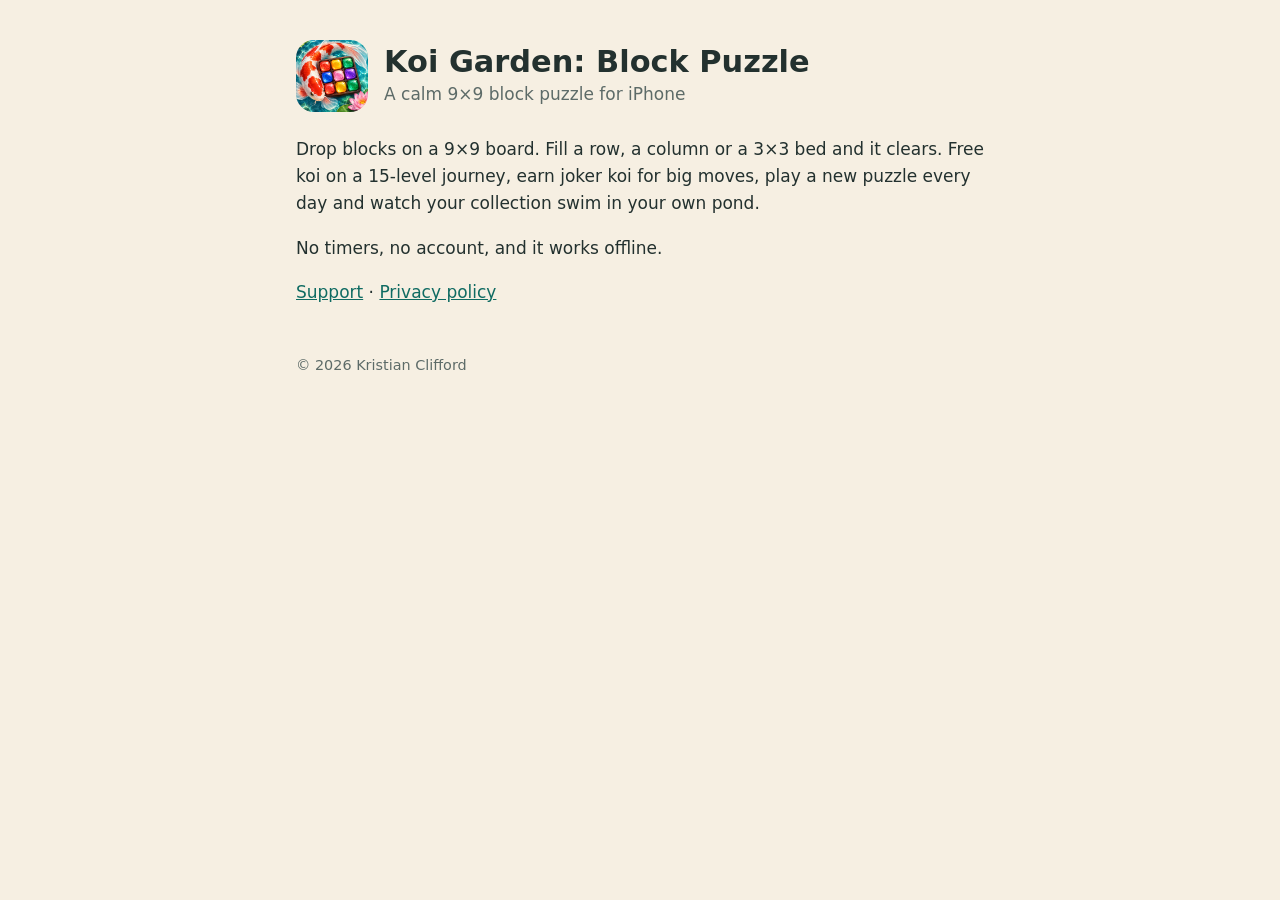
==== koi-garden/index.html @ 5865469a "Add Koi Garden pages: about, support, privacy policy and app-ads.txt Co-Authored-By: Claude Opus 5.5" ====
<!doctype html>
<html lang="en">
<head>
<meta charset="utf-8">
<meta name="viewport" content="width=device-width, initial-scale=1">
<title>Koi Garden: Block Puzzle</title>
<meta name="description" content="A calm 9×9 block puzzle for iPhone. Fill rows, columns and 3×3 beds, free koi and collect them in your own pond.">
<link rel="stylesheet" href="../style.css">
</head>
<body>
<main>
  <header>
    <img src="icon.png" alt="">
    <div>
      <h1>Koi Garden: Block Puzzle</h1>
      <p class="muted" style="margin:0">A calm 9×9 block puzzle for iPhone</p>
    </div>
  </header>
  <p>Drop blocks on a 9×9 board. Fill a row, a column or a 3×3 bed and it clears. Free koi on a 15-level journey, earn joker koi for big moves, play a new puzzle every day and watch your collection swim in your own pond.</p>
  <p>No timers, no account, and it works offline.</p>
  <p><a href="support.html">Support</a> · <a href="privacy.html">Privacy policy</a></p>
  <footer>© 2026 Kristian Clifford</footer>
</main>
</body>
</html>
---- style.css ----
:root { --bg: #f6efe2; --ink: #23312f; --muted: #5d6b68; --accent: #0f6b62; --card: #fffaf1; --line: #e3d8c4; }
@media (prefers-color-scheme: dark) { :root { --bg: #0e2624; --ink: #eef3ef; --muted: #a9bdb8; --accent: #6fd3c2; --card: #143331; --line: #24504c; } }
* { box-sizing: border-box; }
body { margin: 0; background: var(--bg); color: var(--ink); font: 17px/1.6 -apple-system, BlinkMacSystemFont, "Segoe UI", system-ui, sans-serif; }
main { max-width: 720px; margin: 0 auto; padding: 40px 16px 64px; }
header { display: flex; align-items: center; gap: 16px; margin-bottom: 24px; }
header img { width: 72px; height: 72px; border-radius: 18px; }
h1 { font-size: 1.9rem; line-height: 1.2; margin: 0; }
h2 { font-size: 1.2rem; margin: 32px 0 8px; }
p, li { color: var(--ink); }
.muted { color: var(--muted); }
a { color: var(--accent); }
.card { background: var(--card); border: 1px solid var(--line); border-radius: 16px; padding: 16px 20px; margin: 16px 0; }
footer { margin-top: 48px; font-size: 0.9rem; color: var(--muted); }
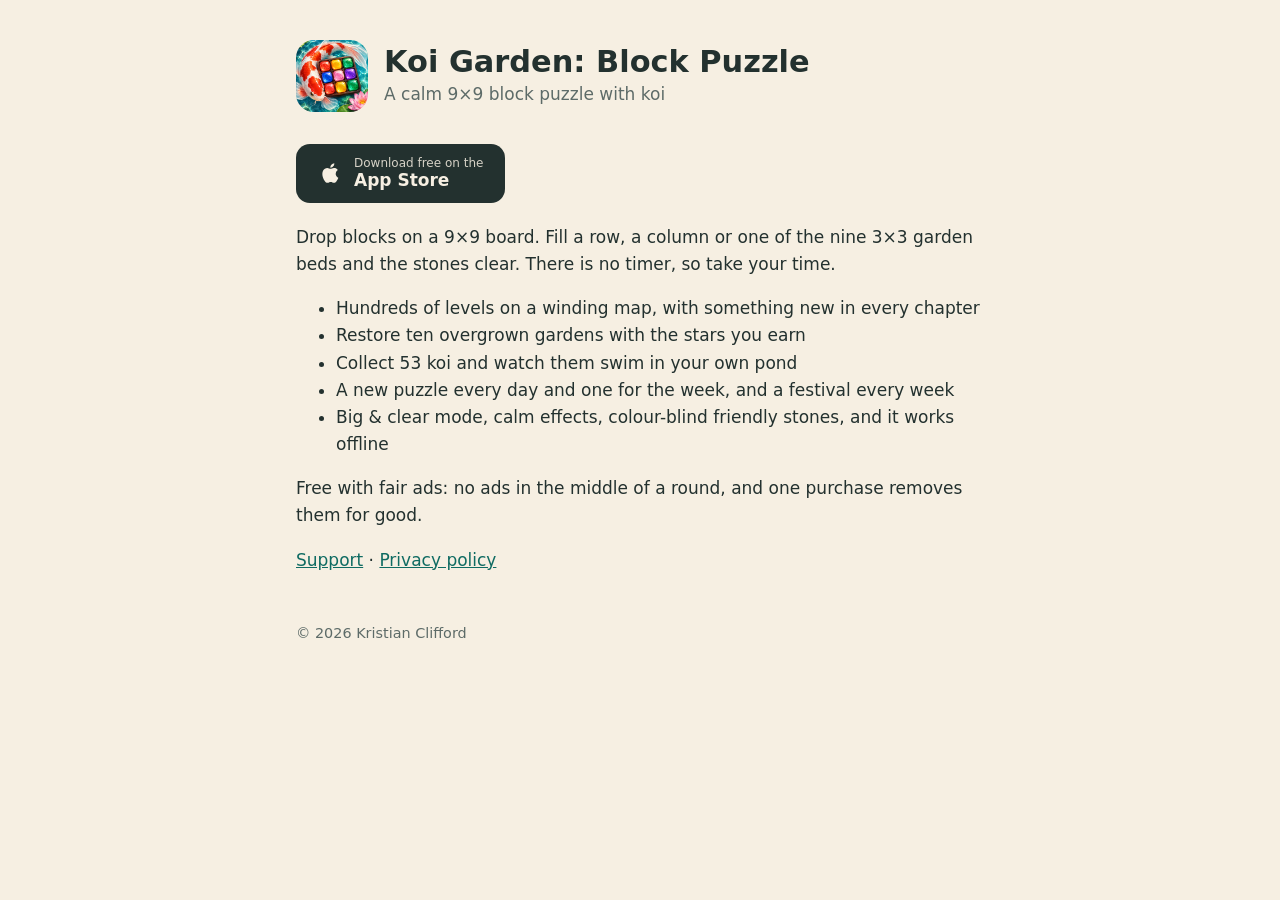
==== commit 9f549766: "Koi Garden: App Store-knapp, oppdatert beskrivelse og Smart App Banner Co-Authored-By: Claude Opus 5" ====
--- a/koi-garden/index.html
+++ b/koi-garden/index.html
@@ -4,8 +4,20 @@
 <meta charset="utf-8">
 <meta name="viewport" content="width=device-width, initial-scale=1">
 <title>Koi Garden: Block Puzzle</title>
-<meta name="description" content="A calm 9×9 block puzzle for iPhone. Fill rows, columns and 3×3 beds, free koi and collect them in your own pond.">
+<meta name="description" content="A calm 9×9 block puzzle in a Japanese koi garden. Clear rows, columns and 3×3 beds, restore the garden and collect 53 koi. Free on the App Store.">
+<!-- Safari on iPhone shows a banner to open or install the app -->
+<meta name="apple-itunes-app" content="app-id=6825775584">
+<meta property="og:title" content="Koi Garden: Block Puzzle">
+<meta property="og:description" content="A calm 9×9 block puzzle in a Japanese koi garden. No timer, no rush.">
+<meta property="og:image" content="https://kricliff.github.io/koi-garden/icon.png">
 <link rel="stylesheet" href="../style.css">
+<style>
+  .store { display: inline-flex; align-items: center; gap: 10px; margin: 8px 0 4px; padding: 12px 22px; border-radius: 14px;
+    background: var(--ink); color: var(--bg); text-decoration: none; font-weight: 600; line-height: 1.2; }
+  .store svg { width: 26px; height: 26px; fill: currentColor; flex: none; }
+  .store small { display: block; font-weight: 400; font-size: 0.75rem; opacity: 0.85; }
+  .store:focus-visible { outline: 3px solid var(--accent); outline-offset: 3px; }
+</style>
 </head>
 <body>
 <main>
@@ -13,11 +25,22 @@
     <img src="icon.png" alt="">
     <div>
       <h1>Koi Garden: Block Puzzle</h1>
-      <p class="muted" style="margin:0">A calm 9×9 block puzzle for iPhone</p>
+      <p class="muted" style="margin:0">A calm 9×9 block puzzle with koi</p>
     </div>
   </header>
-  <p>Drop blocks on a 9×9 board. Fill a row, a column or a 3×3 bed and it clears. Free koi on a 15-level journey, earn joker koi for big moves, play a new puzzle every day and watch your collection swim in your own pond.</p>
-  <p>No timers, no account, and it works offline.</p>
+  <p><a class="store" href="https://apps.apple.com/app/id6825775584">
+    <svg viewBox="0 0 24 24" aria-hidden="true"><path d="M16.37 12.6c-.02-2.3 1.88-3.4 1.96-3.46-1.07-1.56-2.73-1.78-3.32-1.8-1.41-.14-2.76.83-3.47.83-.72 0-1.82-.81-3-.79-1.54.02-2.96.9-3.76 2.27-1.6 2.78-.41 6.9 1.15 9.16.76 1.1 1.67 2.34 2.86 2.3 1.15-.05 1.58-.74 2.97-.74 1.38 0 1.77.74 2.98.72 1.23-.02 2.01-1.12 2.76-2.23.87-1.28 1.23-2.51 1.25-2.58-.03-.01-2.4-.92-2.42-3.66zM14.1 5.85c.63-.77 1.06-1.83.94-2.89-.91.04-2.01.61-2.66 1.37-.58.67-1.09 1.75-.96 2.79 1.02.08 2.05-.52 2.68-1.27z"/></svg>
+    <span><small>Download free on the</small>App Store</span>
+  </a></p>
+  <p>Drop blocks on a 9×9 board. Fill a row, a column or one of the nine 3×3 garden beds and the stones clear. There is no timer, so take your time.</p>
+  <ul>
+    <li>Hundreds of levels on a winding map, with something new in every chapter</li>
+    <li>Restore ten overgrown gardens with the stars you earn</li>
+    <li>Collect 53 koi and watch them swim in your own pond</li>
+    <li>A new puzzle every day and one for the week, and a festival every week</li>
+    <li>Big &amp; clear mode, calm effects, colour-blind friendly stones, and it works offline</li>
+  </ul>
+  <p>Free with fair ads: no ads in the middle of a round, and one purchase removes them for good.</p>
   <p><a href="support.html">Support</a> · <a href="privacy.html">Privacy policy</a></p>
   <footer>© 2026 Kristian Clifford</footer>
 </main>
